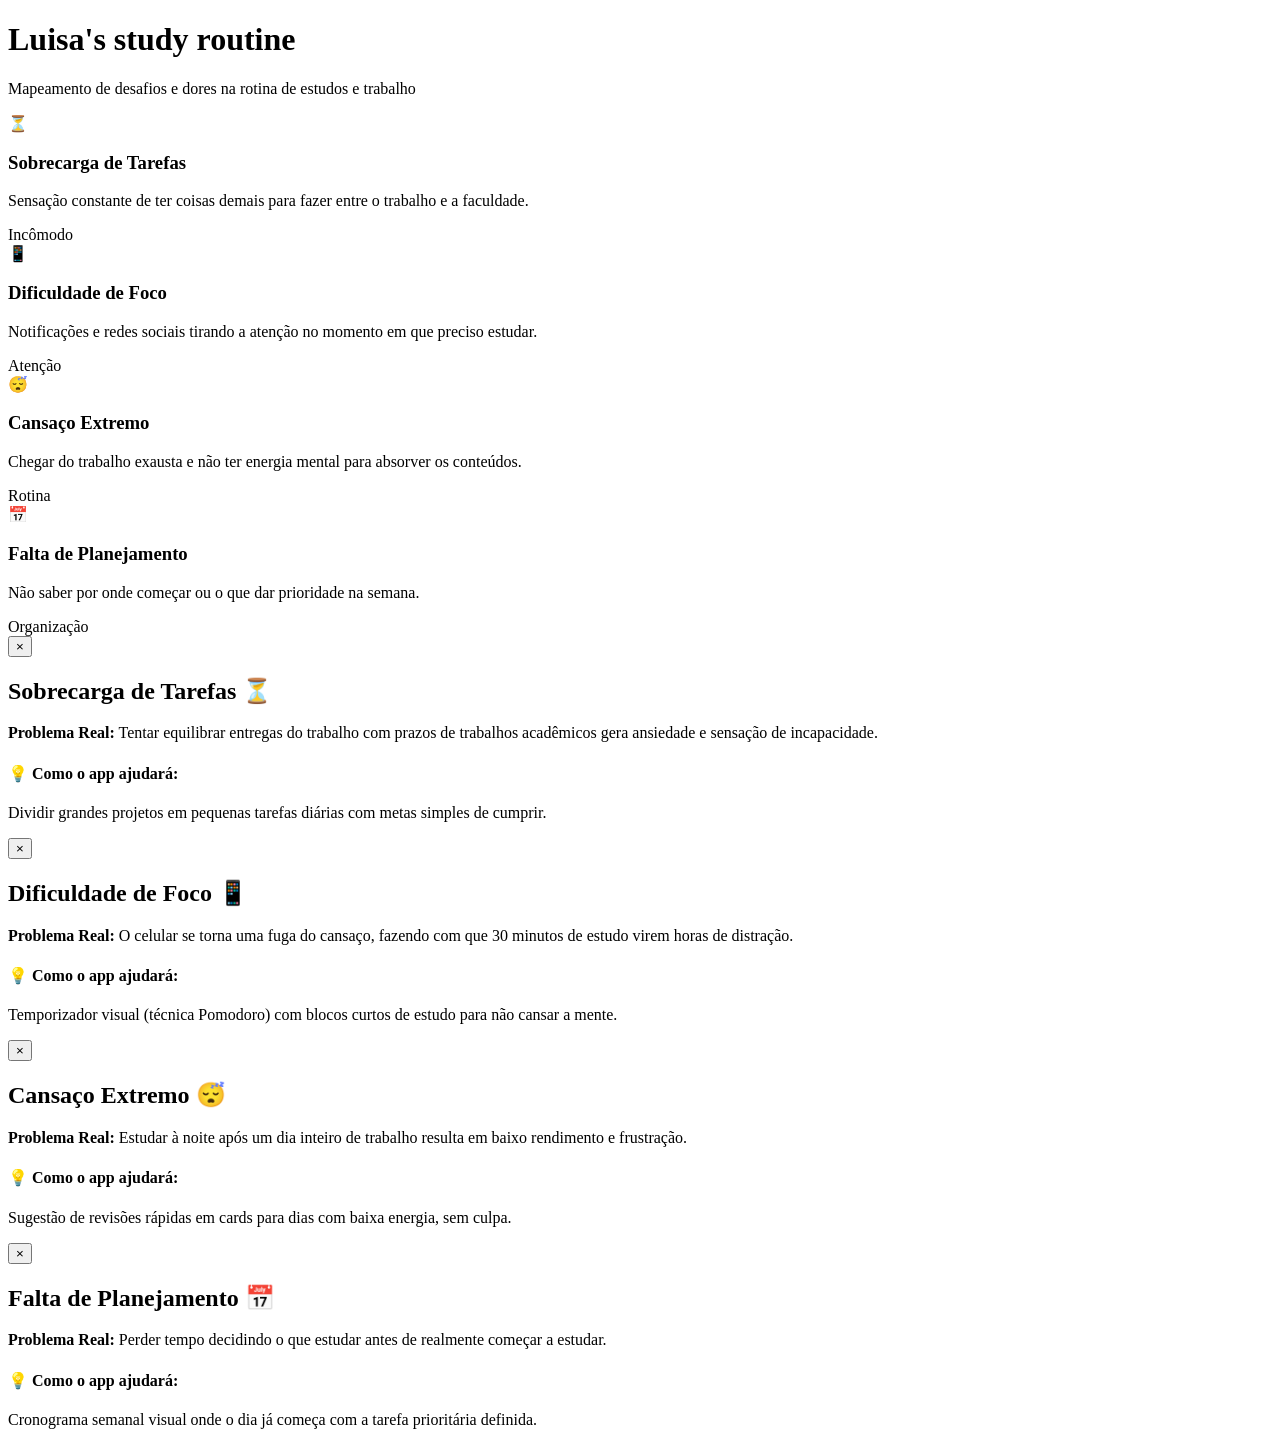
==== Index.html @ cf82522a "Create Index.html" ====
<!DOCTYPE html>
<html lang="pt-BR">
<head>
  <meta charset="UTF-8">
  <meta name="viewport" content="width=device-width, initial-scale=1.0">
  <title>Luisa's study routine</title>
  <!-- Link para o ficheiro CSS separado -->
  <link rel="stylesheet" href="style.css">
</head>
<body>

  <div class="container">
    <header>
      <h1>Luisa's study routine</h1>
      <p>Mapeamento de desafios e dores na rotina de estudos e trabalho</p>
    </header>

    <main class="cards-grid">
      <!-- Card 1 -->
      <div class="card" onclick="openModal('modal1')">
        <div>
          <div class="card-icon">⏳</div>
          <h3>Sobrecarga de Tarefas</h3>
          <p>Sensação constante de ter coisas demais para fazer entre o trabalho e a faculdade.</p>
        </div>
        <span class="tag incomodo">Incômodo</span>
      </div>

      <!-- Card 2 -->
      <div class="card" onclick="openModal('modal2')">
        <div>
          <div class="card-icon">📱</div>
          <h3>Dificuldade de Foco</h3>
          <p>Notificações e redes sociais tirando a atenção no momento em que preciso estudar.</p>
        </div>
        <span class="tag foco">Atenção</span>
      </div>

      <!-- Card 3 -->
      <div class="card" onclick="openModal('modal3')">
        <div>
          <div class="card-icon">😴</div>
          <h3>Cansaço Extremo</h3>
          <p>Chegar do trabalho exausta e não ter energia mental para absorver os conteúdos.</p>
        </div>
        <span class="tag rotina">Rotina</span>
      </div>

      <!-- Card 4 -->
      <div class="card" onclick="openModal('modal4')">
        <div>
          <div class="card-icon">📅</div>
          <h3>Falta de Planejamento</h3>
          <p>Não saber por onde começar ou o que dar prioridade na semana.</p>
        </div>
        <span class="tag incomodo">Organização</span>
      </div>
    </main>
  </div>

  <!-- MODAIS (Janelas Flutuantes) -->

  <!-- Modal 1 -->
  <div class="modal-overlay" id="modal1">
    <div class="modal">
      <button class="close-btn" onclick="closeModal('modal1')">&times;</button>
      <h2>Sobrecarga de Tarefas ⏳</h2>
      <div class="modal-content">
        <p><strong>Problema Real:</strong> Tentar equilibrar entregas do trabalho com prazos de trabalhos acadêmicos gera ansiedade e sensação de incapacidade.</p>
        <div class="solution-box">
          <h4>💡 Como o app ajudará:</h4>
          <p>Dividir grandes projetos em pequenas tarefas diárias com metas simples de cumprir.</p>
        </div>
      </div>
    </div>
  </div>

  <!-- Modal 2 -->
  <div class="modal-overlay" id="modal2">
    <div class="modal">
      <button class="close-btn" onclick="closeModal('modal2')">&times;</button>
      <h2>Dificuldade de Foco 📱</h2>
      <div class="modal-content">
        <p><strong>Problema Real:</strong> O celular se torna uma fuga do cansaço, fazendo com que 30 minutos de estudo virem horas de distração.</p>
        <div class="solution-box">
          <h4>💡 Como o app ajudará:</h4>
          <p>Temporizador visual (técnica Pomodoro) com blocos curtos de estudo para não cansar a mente.</p>
        </div>
      </div>
    </div>
  </div>

  <!-- Modal 3 -->
  <div class="modal-overlay" id="modal3">
    <div class="modal">
      <button class="close-btn" onclick="closeModal('modal3')">&times;</button>
      <h2>Cansaço Extremo 😴</h2>
      <div class="modal-content">
        <p><strong>Problema Real:</strong> Estudar à noite após um dia inteiro de trabalho resulta em baixo rendimento e frustração.</p>
        <div class="solution-box">
          <h4>💡 Como o app ajudará:</h4>
          <p>Sugestão de revisões rápidas em cards para dias com baixa energia, sem culpa.</p>
        </div>
      </div>
    </div>
  </div>

  <!-- Modal 4 -->
  <div class="modal-overlay" id="modal4">
    <div class="modal">
      <button class="close-btn" onclick="closeModal('modal4')">&times;</button>
      <h2>Falta de Planejamento 📅</h2>
      <div class="modal-content">
        <p><strong>Problema Real:</strong> Perder tempo decidindo o que estudar antes de realmente começar a estudar.</p>
        <div class="solution-box">
          <h4>💡 Como o app ajudará:</h4>
          <p>Cronograma semanal visual onde o dia já começa com a tarefa prioritária definida.</p>
        </div>
      </div>
    </div>
  </div>

  <!-- Link para o ficheiro JavaScript separado -->
  <script src="script.js"></script>
</body>
</html>
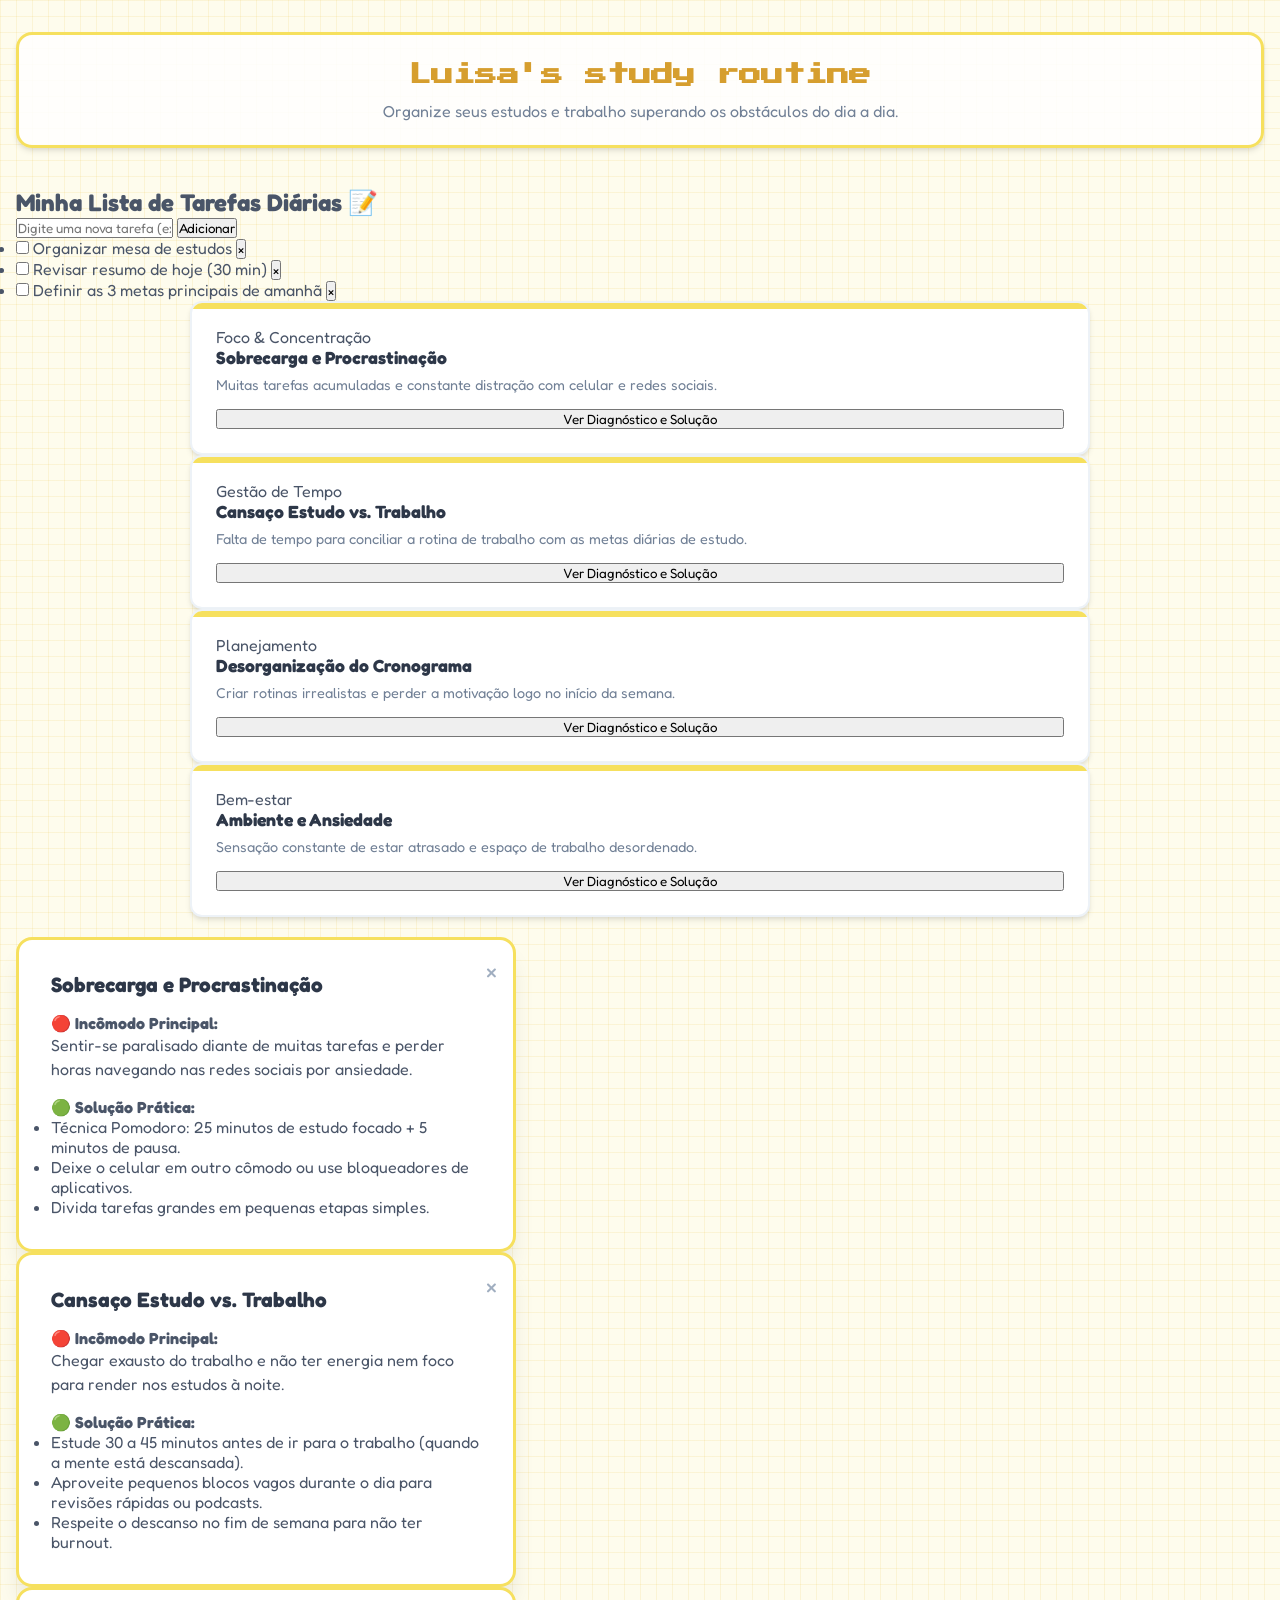
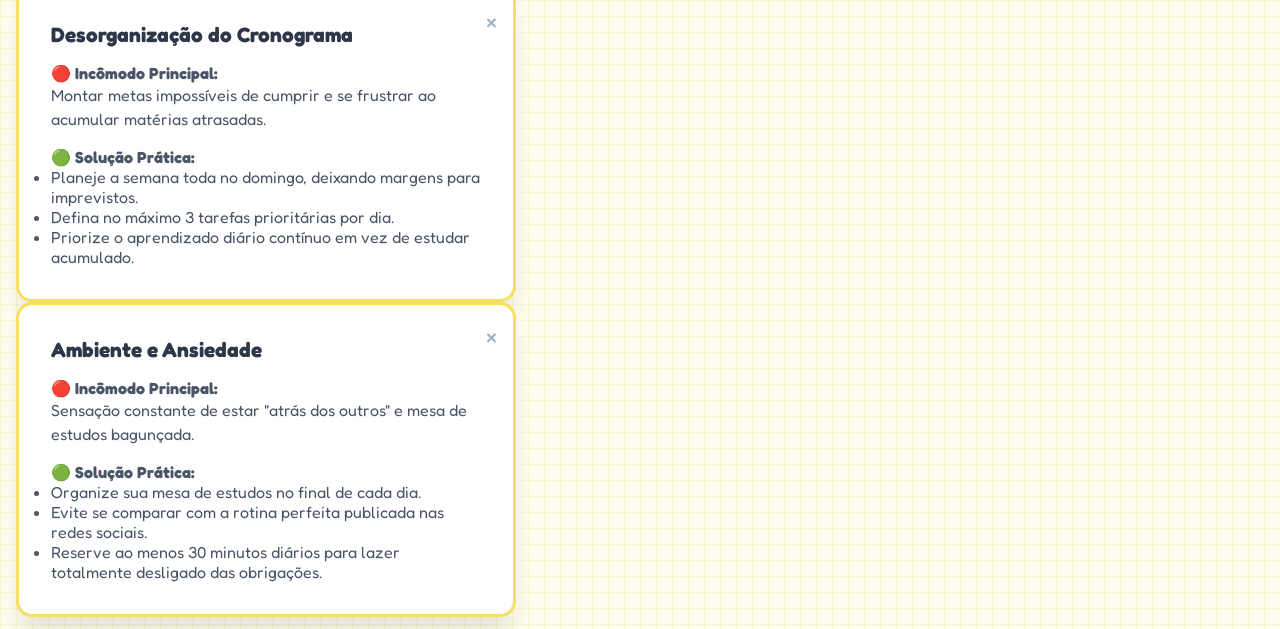
==== commit 8d3bf19d: "Update Index.html" ====
--- a/Index.html
+++ b/Index.html
@@ -1,126 +1,184 @@
 <!DOCTYPE html>
 <html lang="pt-BR">
 <head>
-  <meta charset="UTF-8">
-  <meta name="viewport" content="width=device-width, initial-scale=1.0">
-  <title>Luisa's study routine</title>
-  <!-- Link para o ficheiro CSS separado -->
-  <link rel="stylesheet" href="style.css">
+    <meta charset="UTF-8">
+    <meta name="viewport" content="width=device-width, initial-scale=1.0">
+    <title>Luisa's study routine</title>
+    <link rel="stylesheet" href="style.css">
 </head>
 <body>
 
-  <div class="container">
-    <header>
-      <h1>Luisa's study routine</h1>
-      <p>Mapeamento de desafios e dores na rotina de estudos e trabalho</p>
+    <header class="header">
+        <h1>Luisa's study routine</h1>
+        <p>Organize seus estudos e trabalho superando os obstáculos do dia a dia.</p>
     </header>
 
-    <main class="cards-grid">
-      <!-- Card 1 -->
-      <div class="card" onclick="openModal('modal1')">
-        <div>
-          <div class="card-icon">⏳</div>
-          <h3>Sobrecarga de Tarefas</h3>
-          <p>Sensação constante de ter coisas demais para fazer entre o trabalho e a faculdade.</p>
+    <!-- Seção do Checklist de Tarefas -->
+    <section class="checklist-section">
+        <h2>Minha Lista de Tarefas Diárias 📝</h2>
+        
+        <div class="input-container">
+            <input type="text" id="taskInput" placeholder="Digite uma nova tarefa (ex: Estudar Matemática 30min)...">
+            <button type="button" onclick="addTask()">Adicionar</button>
         </div>
-        <span class="tag incomodo">Incômodo</span>
-      </div>
 
-      <!-- Card 2 -->
-      <div class="card" onclick="openModal('modal2')">
-        <div>
-          <div class="card-icon">📱</div>
-          <h3>Dificuldade de Foco</h3>
-          <p>Notificações e redes sociais tirando a atenção no momento em que preciso estudar.</p>
+        <ul id="taskList" class="task-list">
+            <!-- Tarefas iniciais -->
+            <li>
+                <input type="checkbox" onchange="toggleTask(this)">
+                <span>Organizar mesa de estudos</span>
+                <button type="button" class="btn-delete" onclick="removeTask(this)">&times;</button>
+            </li>
+            <li>
+                <input type="checkbox" onchange="toggleTask(this)">
+                <span>Revisar resumo de hoje (30 min)</span>
+                <button type="button" class="btn-delete" onclick="removeTask(this)">&times;</button>
+            </li>
+            <li>
+                <input type="checkbox" onchange="toggleTask(this)">
+                <span>Definir as 3 metas principais de amanhã</span>
+                <button type="button" class="btn-delete" onclick="removeTask(this)">&times;</button>
+            </li>
+        </ul>
+    </section>
+
+    <!-- Cards de Problemas e Diagnósticos -->
+    <main class="container">
+        <!-- Card 1 -->
+        <div class="card" onclick="openModal('modal-1')">
+            <span class="card-tag">Foco & Concentração</span>
+            <h3>Sobrecarga e Procrastinação</h3>
+            <p>Muitas tarefas acumuladas e constante distração com celular e redes sociais.</p>
+
+            <button type="button" class="btn-card" onclick="openModal('modal-1'); event.stopPropagation();">
+                Ver Diagnóstico e Solução
+            </button>
         </div>
-        <span class="tag foco">Atenção</span>
-      </div>
 
-      <!-- Card 3 -->
-      <div class="card" onclick="openModal('modal3')">
-        <div>
-          <div class="card-icon">😴</div>
-          <h3>Cansaço Extremo</h3>
-          <p>Chegar do trabalho exausta e não ter energia mental para absorver os conteúdos.</p>
+        <!-- Card 2 -->
+        <div class="card" onclick="openModal('modal-2')">
+            <span class="card-tag">Gestão de Tempo</span>
+            <h3>Cansaço Estudo vs. Trabalho</h3>
+            <p>Falta de tempo para conciliar a rotina de trabalho com as metas diárias de estudo.</p>
+
+            <button type="button" class="btn-card" onclick="openModal('modal-2'); event.stopPropagation();">
+                Ver Diagnóstico e Solução
+            </button>
         </div>
-        <span class="tag rotina">Rotina</span>
-      </div>
 
-      <!-- Card 4 -->
-      <div class="card" onclick="openModal('modal4')">
-        <div>
-          <div class="card-icon">📅</div>
-          <h3>Falta de Planejamento</h3>
-          <p>Não saber por onde começar ou o que dar prioridade na semana.</p>
+        <!-- Card 3 -->
+        <div class="card" onclick="openModal('modal-3')">
+            <span class="card-tag">Planejamento</span>
+            <h3>Desorganização do Cronograma</h3>
+            <p>Criar rotinas irrealistas e perder a motivação logo no início da semana.</p>
+
+            <button type="button" class="btn-card" onclick="openModal('modal-3'); event.stopPropagation();">
+                Ver Diagnóstico e Solução
+            </button>
         </div>
-        <span class="tag incomodo">Organização</span>
-      </div>
+
+        <!-- Card 4 -->
+        <div class="card" onclick="openModal('modal-4')">
+            <span class="card-tag">Bem-estar</span>
+            <h3>Ambiente e Ansiedade</h3>
+            <p>Sensação constante de estar atrasado e espaço de trabalho desordenado.</p>
+
+            <button type="button" class="btn-card" onclick="openModal('modal-4'); event.stopPropagation();">
+                Ver Diagnóstico e Solução
+            </button>
+        </div>
     </main>
-  </div>
 
-  <!-- MODAIS (Janelas Flutuantes) -->
+    <!-- Estrutura das Modais -->
 
-  <!-- Modal 1 -->
-  <div class="modal-overlay" id="modal1">
-    <div class="modal">
-      <button class="close-btn" onclick="closeModal('modal1')">&times;</button>
-      <h2>Sobrecarga de Tarefas ⏳</h2>
-      <div class="modal-content">
-        <p><strong>Problema Real:</strong> Tentar equilibrar entregas do trabalho com prazos de trabalhos acadêmicos gera ansiedade e sensação de incapacidade.</p>
-        <div class="solution-box">
-          <h4>💡 Como o app ajudará:</h4>
-          <p>Dividir grandes projetos em pequenas tarefas diárias com metas simples de cumprir.</p>
+    <!-- Modal 1 -->
+    <div id="modal-1" class="modal">
+        <div class="modal-content">
+            <span class="close-btn" onclick="closeModal('modal-1')">&times;</span>
+            <h2>Sobrecarga e Procrastinação</h2>
+            
+            <div class="modal-section">
+                <h4>🔴 Incômodo Principal:</h4>
+                <p>Sentir-se paralisado diante de muitas tarefas e perder horas navegando nas redes sociais por ansiedade.</p>
+            </div>
+
+            <div class="modal-section">
+                <h4>🟢 Solução Prática:</h4>
+                <ul>
+                    <li>Técnica Pomodoro: 25 minutos de estudo focado + 5 minutos de pausa.</li>
+                    <li>Deixe o celular em outro cômodo ou use bloqueadores de aplicativos.</li>
+                    <li>Divida tarefas grandes em pequenas etapas simples.</li>
+                </ul>
+            </div>
         </div>
-      </div>
     </div>
-  </div>
 
-  <!-- Modal 2 -->
-  <div class="modal-overlay" id="modal2">
-    <div class="modal">
-      <button class="close-btn" onclick="closeModal('modal2')">&times;</button>
-      <h2>Dificuldade de Foco 📱</h2>
-      <div class="modal-content">
-        <p><strong>Problema Real:</strong> O celular se torna uma fuga do cansaço, fazendo com que 30 minutos de estudo virem horas de distração.</p>
-        <div class="solution-box">
-          <h4>💡 Como o app ajudará:</h4>
-          <p>Temporizador visual (técnica Pomodoro) com blocos curtos de estudo para não cansar a mente.</p>
+    <!-- Modal 2 -->
+    <div id="modal-2" class="modal">
+        <div class="modal-content">
+            <span class="close-btn" onclick="closeModal('modal-2')">&times;</span>
+            <h2>Cansaço Estudo vs. Trabalho</h2>
+            
+            <div class="modal-section">
+                <h4>🔴 Incômodo Principal:</h4>
+                <p>Chegar exausto do trabalho e não ter energia nem foco para render nos estudos à noite.</p>
+            </div>
+
+            <div class="modal-section">
+                <h4>🟢 Solução Prática:</h4>
+                <ul>
+                    <li>Estude 30 a 45 minutos antes de ir para o trabalho (quando a mente está descansada).</li>
+                    <li>Aproveite pequenos blocos vagos durante o dia para revisões rápidas ou podcasts.</li>
+                    <li>Respeite o descanso no fim de semana para não ter burnout.</li>
+                </ul>
+            </div>
         </div>
-      </div>
     </div>
-  </div>
 
-  <!-- Modal 3 -->
-  <div class="modal-overlay" id="modal3">
-    <div class="modal">
-      <button class="close-btn" onclick="closeModal('modal3')">&times;</button>
-      <h2>Cansaço Extremo 😴</h2>
-      <div class="modal-content">
-        <p><strong>Problema Real:</strong> Estudar à noite após um dia inteiro de trabalho resulta em baixo rendimento e frustração.</p>
-        <div class="solution-box">
-          <h4>💡 Como o app ajudará:</h4>
-          <p>Sugestão de revisões rápidas em cards para dias com baixa energia, sem culpa.</p>
+    <!-- Modal 3 -->
+    <div id="modal-3" class="modal">
+        <div class="modal-content">
+            <span class="close-btn" onclick="closeModal('modal-3')">&times;</span>
+            <h2>Desorganização do Cronograma</h2>
+            
+            <div class="modal-section">
+                <h4>🔴 Incômodo Principal:</h4>
+                <p>Montar metas impossíveis de cumprir e se frustrar ao acumular matérias atrasadas.</p>
+            </div>
+
+            <div class="modal-section">
+                <h4>🟢 Solução Prática:</h4>
+                <ul>
+                    <li>Planeje a semana toda no domingo, deixando margens para imprevistos.</li>
+                    <li>Defina no máximo 3 tarefas prioritárias por dia.</li>
+                    <li>Priorize o aprendizado diário contínuo em vez de estudar acumulado.</li>
+                </ul>
+            </div>
         </div>
-      </div>
     </div>
-  </div>
 
-  <!-- Modal 4 -->
-  <div class="modal-overlay" id="modal4">
-    <div class="modal">
-      <button class="close-btn" onclick="closeModal('modal4')">&times;</button>
-      <h2>Falta de Planejamento 📅</h2>
-      <div class="modal-content">
-        <p><strong>Problema Real:</strong> Perder tempo decidindo o que estudar antes de realmente começar a estudar.</p>
-        <div class="solution-box">
-          <h4>💡 Como o app ajudará:</h4>
-          <p>Cronograma semanal visual onde o dia já começa com a tarefa prioritária definida.</p>
+    <!-- Modal 4 -->
+    <div id="modal-4" class="modal">
+        <div class="modal-content">
+            <span class="close-btn" onclick="closeModal('modal-4')">&times;</span>
+            <h2>Ambiente e Ansiedade</h2>
+            
+            <div class="modal-section">
+                <h4>🔴 Incômodo Principal:</h4>
+                <p>Sensação constante de estar "atrás dos outros" e mesa de estudos bagunçada.</p>
+            </div>
+
+            <div class="modal-section">
+                <h4>🟢 Solução Prática:</h4>
+                <ul>
+                    <li>Organize sua mesa de estudos no final de cada dia.</li>
+                    <li>Evite se comparar com a rotina perfeita publicada nas redes sociais.</li>
+                    <li>Reserve ao menos 30 minutos diários para lazer totalmente desligado das obrigações.</li>
+                </ul>
+            </div>
         </div>
-      </div>
     </div>
-  </div>
 
-  <!-- Link para o ficheiro JavaScript separado -->
-  <script src="script.js"></script>
+    <script src="script.js"></script>
 </body>
 </html>
--- a/style.css
+++ b/style.css
@@ -0,0 +1,212 @@
+/* Importação de fonte no estilo Pixel / Retro Soft */
+@import url('https://fonts.googleapis.com/css2?family=Fredoka:wght@300;400;600&family=Press+Start+2P&display=swap');
+
+:root {
+  --bg-color: #fefced;
+  --card-bg: #ffffff;
+  --primary: #f6e05e;
+  --primary-hover: #ecc94b;
+  --text-color: #4a5568;
+  --border-color: #cbd5e0;
+  --accent-pink: #fed7d7;
+  --accent-green: #c6f6d5;
+  --accent-blue: #bee3f8;
+  --shadow: 0 4px 6px -1px rgba(0, 0, 0, 0.1), 0 2px 4px -1px rgba(0, 0, 0, 0.06);
+}
+
+* {
+  box-sizing: border-box;
+  margin: 0;
+  padding: 0;
+  font-family: 'Fredoka', sans-serif;
+}
+
+body {
+  background-color: var(--bg-color);
+  color: var(--text-color);
+  min-height: 100vh;
+  padding: 2rem 1rem;
+
+  /* Efeito de Fundo Pixelado / Grade Retro */
+  background-image: 
+    linear-gradient(to right, rgba(236, 201, 75, 0.15) 1px, transparent 1px),
+    linear-gradient(to bottom, rgba(236, 201, 75, 0.15) 1px, transparent 1px);
+  background-size: 16px 16px;
+}
+
+.container {
+  max-width: 900px;
+  margin: 0 auto;
+}
+
+/* Cabeçalho */
+header {
+  text-align: center;
+  margin-bottom: 2.5rem;
+  background-color: rgba(255, 255, 255, 0.85);
+  padding: 1.5rem;
+  border-radius: 16px;
+  border: 3px solid var(--primary);
+  box-shadow: var(--shadow);
+}
+
+h1 {
+  font-family: 'Press Start 2P', cursive;
+  font-size: 1.4rem;
+  color: #d69e2e;
+  margin-bottom: 0.5rem;
+  line-height: 1.5;
+}
+
+header p {
+  color: #718096;
+  font-size: 1rem;
+}
+
+/* Grid de Cards */
+.cards-grid {
+  display: grid;
+  grid-template-columns: repeat(auto-fit, minmax(260px, 1fr));
+  gap: 1.5rem;
+}
+
+/* Card */
+.card {
+  background-color: var(--card-bg);
+  border-radius: 12px;
+  padding: 1.5rem;
+  border: 2px solid #edf2f7;
+  box-shadow: var(--shadow);
+  cursor: pointer;
+  transition: transform 0.2s ease, box-shadow 0.2s ease;
+  display: flex;
+  flex-direction: column;
+  justify-content: space-between;
+  position: relative;
+  overflow: hidden;
+}
+
+.card::before {
+  content: '';
+  position: absolute;
+  top: 0;
+  left: 0;
+  width: 100%;
+  height: 6px;
+  background-color: var(--primary);
+}
+
+.card:hover {
+  transform: translateY(-5px);
+  box-shadow: 0 10px 15px -3px rgba(0, 0, 0, 0.1);
+}
+
+.card-icon {
+  font-size: 2rem;
+  margin-bottom: 0.5rem;
+}
+
+.card h3 {
+  font-size: 1.1rem;
+  color: #2d3748;
+  margin-bottom: 0.5rem;
+}
+
+.card p {
+  font-size: 0.9rem;
+  color: #718096;
+  margin-bottom: 1rem;
+}
+
+.tag {
+  display: inline-block;
+  font-size: 0.75rem;
+  padding: 0.25rem 0.6rem;
+  border-radius: 20px;
+  background-color: var(--primary);
+  font-weight: 600;
+  align-self: flex-start;
+}
+
+.tag.incomodo { background-color: var(--accent-pink); }
+.tag.rotina { background-color: var(--accent-blue); }
+.tag.foco { background-color: var(--accent-green); }
+
+/* Modal */
+.modal-overlay {
+  position: fixed;
+  top: 0;
+  left: 0;
+  width: 100%;
+  height: 100%;
+  background: rgba(0, 0, 0, 0.4);
+  display: flex;
+  align-items: center;
+  justify-content: center;
+  opacity: 0;
+  pointer-events: none;
+  transition: opacity 0.3s ease;
+  padding: 1rem;
+}
+
+.modal-overlay.active {
+  opacity: 1;
+  pointer-events: all;
+}
+
+.modal {
+  background: white;
+  padding: 2rem;
+  border-radius: 16px;
+  max-width: 500px;
+  width: 100%;
+  border: 3px solid var(--primary);
+  box-shadow: 0 20px 25px -5px rgba(0, 0, 0, 0.1);
+  position: relative;
+  transform: translateY(20px);
+  transition: transform 0.3s ease;
+}
+
+.modal-overlay.active .modal {
+  transform: translateY(0);
+}
+
+.close-btn {
+  position: absolute;
+  top: 1rem;
+  right: 1rem;
+  background: none;
+  border: none;
+  font-size: 1.5rem;
+  cursor: pointer;
+  color: #a0aec0;
+}
+
+.close-btn:hover {
+  color: #2d3748;
+}
+
+.modal h2 {
+  margin-bottom: 1rem;
+  color: #2d3748;
+  font-size: 1.3rem;
+}
+
+.modal-content p {
+  margin-bottom: 1rem;
+  line-height: 1.5;
+  color: #4a5568;
+}
+
+.solution-box {
+  background-color: var(--bg-color);
+  padding: 1rem;
+  border-radius: 8px;
+  border-left: 4px solid var(--primary-hover);
+  margin-top: 1rem;
+}
+
+.solution-box h4 {
+  color: #d69e2e;
+  margin-bottom: 0.3rem;
+}
